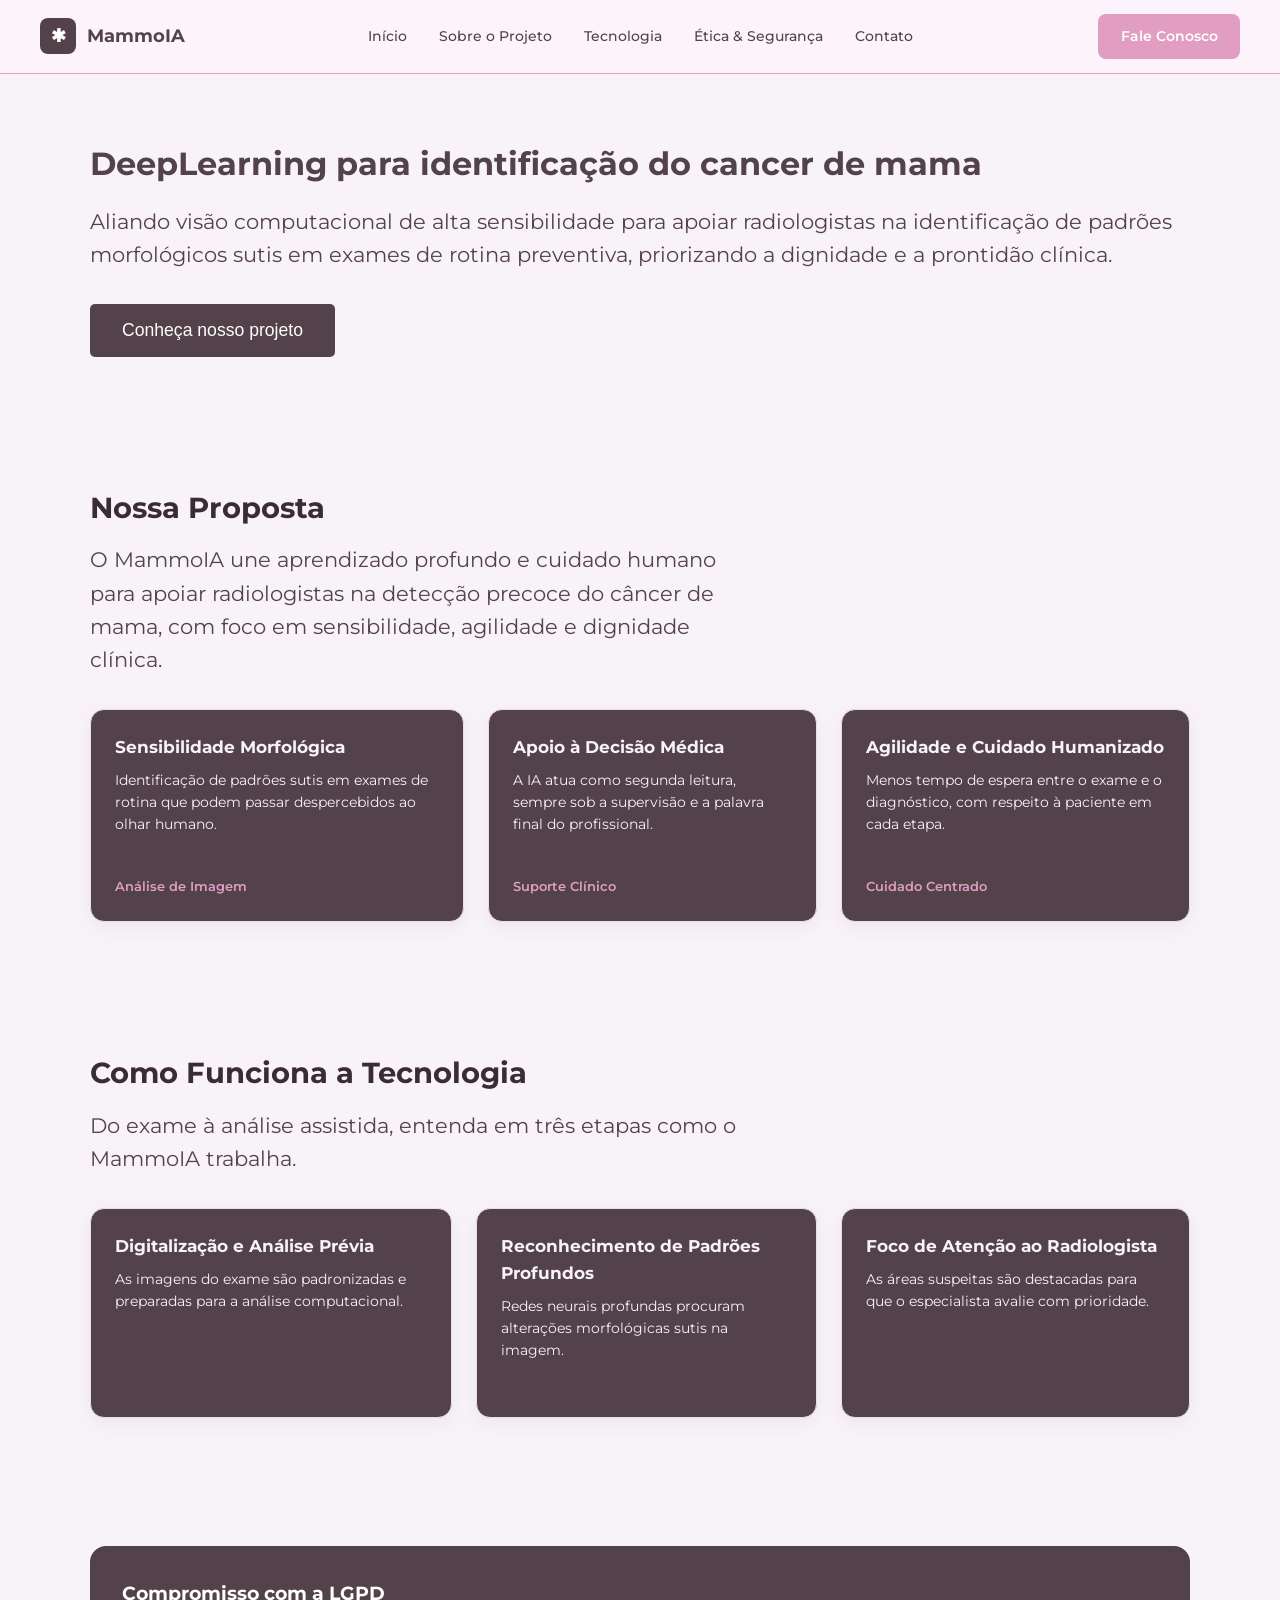
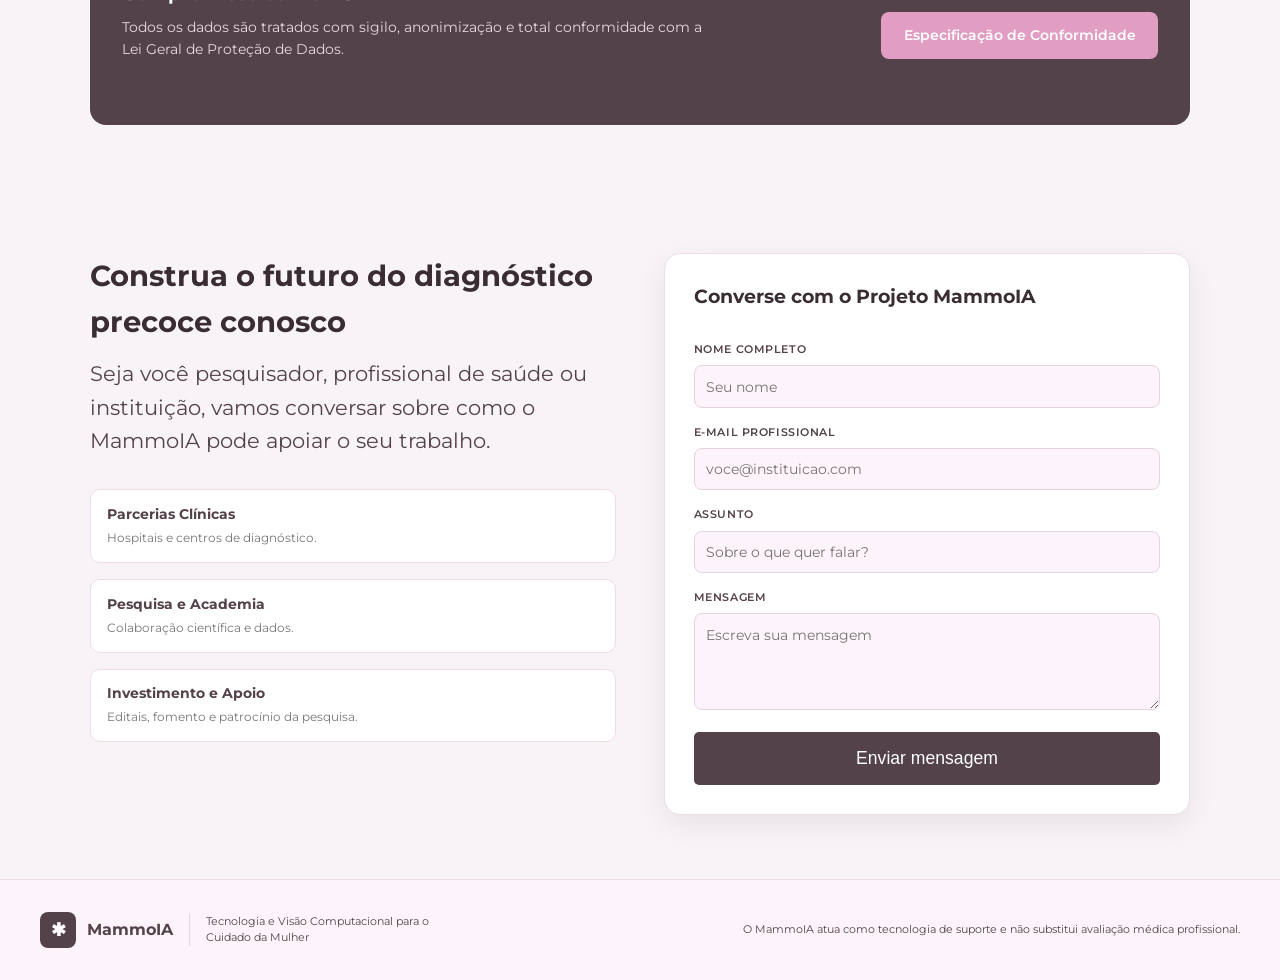
==== index.html @ 25a14807 "Atualização land page" ====
<!doctype html>
<html lang="pt-br">
  <head>
    <meta charset="UTF-8" />
    <meta name="viewport" content="width=device-width, initial-scale=1.0" />
    <link rel="stylesheet" href="style.css" />
    <link rel="preconnect" href="https://fonts.googleapis.com" />
    <link rel="preconnect" href="https://fonts.gstatic.com" crossorigin />
    <link
      href="https://fonts.googleapis.com/css2?family=Montserrat:ital,wght@0,100..900;1,100..900&display=swap"
      rel="stylesheet"
    />
    <title>MammoIA</title>
  </head>
  <body>
    <header class="header">
      <div class="nav">
        <a href="#home" class="logo">
          <span class="logo-icone">✱</span>
          MammoIA
        </a>

        <nav class="menu">
          <a href="#home">Início</a>
          <a href="#sobre">Sobre o Projeto</a>
          <a href="#tecnologia">Tecnologia</a>
          <a href="#etica">Ética &amp; Segurança</a>
          <a href="#contato">Contato</a>
        </nav>

        <a href="#contato" class="btn-header">Fale Conosco</a>
      </div>
    </header>

    <section class="secao" id="home">
      <div class="secao-inner">
        <h1>DeepLearning para identificação do cancer de mama</h1>
        <p>
          Aliando visão computacional de alta sensibilidade para apoiar
          radiologistas na identificação de padrões morfológicos sutis em exames
          de rotina preventiva, priorizando a dignidade e a prontidão clínica.
        </p>
        <button class="btn-primary">Conheça nosso projeto</button>
      </div>
    </section>

    <section class="secao" id="sobre">
      <div class="secao-inner">
        <h2>Nossa Proposta</h2>
        <p class="secao-texto">
          O MammoIA une aprendizado profundo e cuidado humano para apoiar
          radiologistas na detecção precoce do câncer de mama, com foco em
          sensibilidade, agilidade e dignidade clínica.
        </p>

        <div class="cards">
          <article class="card-info">
            <h3>Sensibilidade Morfológica</h3>
            <p>
              Identificação de padrões sutis em exames de rotina que podem
              passar despercebidos ao olhar humano.
            </p>
            <a href="#tecnologia" class="card-link">Análise de Imagem</a>
          </article>

          <article class="card-info">
            <h3>Apoio à Decisão Médica</h3>
            <p>
              A IA atua como segunda leitura, sempre sob a supervisão e a
              palavra final do profissional.
            </p>
            <a href="#tecnologia" class="card-link">Suporte Clínico</a>
          </article>

          <article class="card-info">
            <h3>Agilidade e Cuidado Humanizado</h3>
            <p>
              Menos tempo de espera entre o exame e o diagnóstico, com respeito
              à paciente em cada etapa.
            </p>
            <a href="#etica" class="card-link">Cuidado Centrado</a>
          </article>
        </div>
      </div>
    </section>

    <section class="secao" id="tecnologia">
      <div class="secao-inner">
        <h2>Como Funciona a Tecnologia</h2>
        <p class="secao-texto">
          Do exame à análise assistida, entenda em três etapas como o MammoIA
          trabalha.
        </p>

        <div class="cards esquerda">
          <article class="card-info">
            <h3>Digitalização e Análise Prévia</h3>
            <p>
              As imagens do exame são padronizadas e preparadas para a análise
              computacional.
            </p>
          </article>

          <article class="card-info">
            <h3>Reconhecimento de Padrões Profundos</h3>
            <p>
              Redes neurais profundas procuram alterações morfológicas sutis na
              imagem.
            </p>
          </article>

          <article class="card-info">
            <h3>Foco de Atenção ao Radiologista</h3>
            <p>
              As áreas suspeitas são destacadas para que o especialista avalie
              com prioridade.
            </p>
          </article>
        </div>
      </div>
    </section>

    <section class="secao" id="etica">
      <div class="secao-inner">
        <div class="banner-etica">
          <div>
            <h3>Compromisso com a LGPD</h3>
            <p>
              Todos os dados são tratados com sigilo, anonimização e total
              conformidade com a Lei Geral de Proteção de Dados.
            </p>
          </div>
          <a href="#contato" class="btn-rosa">Especificação de Conformidade</a>
        </div>
      </div>
    </section>

    <!-- CONTATO -->
    <section class="secao" id="contato">
      <div class="secao-inner contato-grid">
        <div>
          <h2>Construa o futuro do diagnóstico precoce conosco</h2>
          <p class="secao-texto">
            Seja você pesquisador, profissional de saúde ou instituição, vamos
            conversar sobre como o MammoIA pode apoiar o seu trabalho.
          </p>

          <ul class="contato-lista">
            <li>
              <strong>Parcerias Clínicas</strong><br /><small
                >Hospitais e centros de diagnóstico.</small
              >
            </li>
            <li>
              <strong>Pesquisa e Academia</strong><br /><small
                >Colaboração científica e dados.</small
              >
            </li>
            <li>
              <strong>Investimento e Apoio</strong><br /><small
                >Editais, fomento e patrocínio da pesquisa.</small
              >
            </li>
          </ul>
        </div>

        <form class="form-card">
          <h3>Converse com o Projeto MammoIA</h3>

          <label for="nome">Nome completo</label>
          <input type="text" id="nome" placeholder="Seu nome" />

          <label for="email">E-mail profissional</label>
          <input type="email" id="email" placeholder="voce@instituicao.com" />

          <label for="assunto">Assunto</label>
          <input
            type="text"
            id="assunto"
            placeholder="Sobre o que quer falar?"
          />

          <label for="msg">Mensagem</label>
          <textarea
            id="msg"
            rows="4"
            placeholder="Escreva sua mensagem"
          ></textarea>

          <button type="submit" class="btn-primary">Enviar mensagem</button>
        </form>
      </div>
    </section>

    <footer class="footer">
      <div class="footer-inner">
        <div class="footer-marca">
          <a href="#home" class="logo footer-logo">
            <span class="logo-icone">✱</span>
            MammoIA
          </a>
          <p class="footer-slogan">
            Tecnologia e Visão Computacional para o Cuidado da Mulher
          </p>
        </div>

        <p class="footer-aviso">
          O MammoIA atua como tecnologia de suporte e não substitui avaliação
          médica profissional.
        </p>
      </div>
    </footer>
  </body>
</html>
---- style.css ----
* {
  margin: 0;
  padding: 0;
  box-sizing: border-box;
}

body {
  font-family: Montserrat;
  line-height: 1.6;
  color: #f8f3f6;
  background-color: #f8f3f6;
}

.container {
  margin: 0;
  padding: 0;
  max-width: 1200px;
}

.header {
  background-color: #fcf4fa;
  position: sticky;
  top: 0;
  z-index: 100;
  padding: 0.9rem 2rem;
  border-bottom: 1px solid #e19dc2;
}

.nav {
  max-width: 1200px;
  margin: 0 auto;
  display: grid;
  grid-template-columns: 1fr auto 1fr;
  align-items: center;
}

.logo {
  display: flex;
  align-items: center;
  gap: 0.7rem;
  font-weight: 700;
  font-size: 1.1rem;
  color: #54424b;
  text-decoration: none;
  justify-self: start;
}

.logo-icone {
  width: 36px;
  height: 36px;
  background-color: #54424b;
  color: white;
  border-radius: 8px;
  display: flex;
  align-items: center;
  justify-content: center;
  font-size: 1.1rem;
}

.menu {
  display: flex;
  gap: 2rem;
}

.menu a {
  color: #54424b;
  text-decoration: none;
  font-size: 0.85rem;
  font-weight: 500;
  transition: color 0.3s;
}

.menu a:hover {
  color: #c0558c;
}

.btn-header {
  justify-self: end;
  background-color: #e19dc2;
  color: white;
  text-decoration: none;
  font-size: 0.85rem;
  font-weight: 600;
  padding: 0.7rem 1.4rem;
  border-radius: 8px;
  transition: background-color 0.3s;
}

.btn-header:hover {
  background-color: #d87ba8;
}

.secao {
  padding: 4rem 2rem;
  color: #54424b;
}

.secao h1 {
  font-size: 2rem;
  margin-bottom: 1rem;
}
.secao p {
  font-size: 1.3rem;
  margin-bottom: 2rem;
  flex-wrap: wrap;
}
.btn-primary {
  background-color: #54424b;
  color: white;
  padding: 1rem 2rem;
  border: none;
  border-radius: 5px;
  font-size: 1.1rem;
  cursor: pointer;
  transition: background-color 0.5s;
}
.btn-primary:hover {
  background-color: #e19dc2;
}

.secao-inner {
  max-width: 1100px;
  margin: 0 auto;
}

.secao-inner.centro {
  text-align: center;
}
.secao h2 {
  font-size: 1.8rem;
  color: #3a2c33;
  margin-bottom: 0.8rem;
}
.secao-texto {
  max-width: 650px;
  font-size: 0.95rem;
  margin-bottom: 2rem;
}
.centro .secao-texto {
  margin-left: auto;
  margin-right: auto;
}

.cards {
  display: flex;
  flex-direction: row;
  grid-template-columns: repeat(3, 1fr);
  gap: 1.5rem;
  color: #f8f3f6;
}
.cards.esquerda {
  text-align: left;
  flex-direction: colum;
}
.card-info {
  background: #54424b;
  border: 1px solid #f0dce8;
  border-radius: 14px;
  padding: 1.5rem;
  box-shadow: 0 6px 20px rgba(0, 0, 0, 0.05);
  display: flex;
  flex-direction: column;
  gap: 0.6rem;
}
.card-info h3 {
  font-size: 1.05rem;
}
.card-info p {
  font-size: 0.85rem;
  flex-grow: 1;
}

.card-link {
  font-size: 0.8rem;
  font-weight: 600;
  color: #e19dc2;
  text-decoration: none;
}
.card-link:hover {
  text-decoration: underline;
}

.banner-etica {
  background-color: #54424b;
  color: white;
  border-radius: 16px;
  padding: 2rem;
  display: flex;
  align-items: center;
  justify-content: space-between;
  gap: 2rem;
}
.banner-etica h3 {
  font-size: 1.2rem;
  margin-bottom: 0.5rem;
}
.banner-etica p {
  font-size: 0.85rem;
  color: #e8d8e0;
  max-width: 600px;
}
.btn-rosa {
  background-color: #e19dc2;
  color: white;
  text-decoration: none;
  font-size: 0.85rem;
  font-weight: 600;
  padding: 0.8rem 1.4rem;
  border-radius: 8px;
  white-space: nowrap;
  transition: background-color 0.3s;
}
.btn-rosa:hover {
  background-color: #d87ba8;
}

/* ===== Contato ===== */
.contato-grid {
  display: grid;
  grid-template-columns: 1fr 1fr;
  gap: 3rem;
  align-items: start;
}
.contato-lista {
  list-style: none;
  display: flex;
  flex-direction: column;
  gap: 1rem;
}
.contato-lista li {
  background: white;
  border: 1px solid #f0dce8;
  border-radius: 10px;
  padding: 0.8rem 1rem;
  font-size: 0.9rem;
}
.contato-lista small {
  color: #777;
}

.form-card {
  background: white;
  border: 1px solid #f0dce8;
  border-radius: 16px;
  padding: 1.8rem;
  box-shadow: 0 10px 30px rgba(0, 0, 0, 0.07);
  display: flex;
  flex-direction: column;
  gap: 0.4rem;
}
.form-card h3 {
  margin-bottom: 0.8rem;
  color: #3a2c33;
}
.form-card label {
  font-size: 0.7rem;
  font-weight: 600;
  text-transform: uppercase;
  letter-spacing: 0.05em;
  margin-top: 0.6rem;
}
.form-card input,
.form-card textarea {
  font-family: inherit;
  font-size: 0.9rem;
  padding: 0.7rem;
  border: 1px solid #e5d3dd;
  border-radius: 8px;
  background: #fcf4fa;
  color: #f8f3f6;
  resize: vertical;
}
.form-card input:focus,
.form-card textarea:focus {
  outline: 2px solid #e19dc2;
}
.form-card .btn-primary {
  margin-top: 1rem;
}

.footer {
  background-color: #fcf4fa;
  border-top: 1px solid #f0dce8;
  padding: 2rem;
}

.footer-inner {
  max-width: 1200px;
  margin: 0 auto;
  display: flex;
  justify-content: space-between;
  align-items: center;
  gap: 2rem;
}

/* Bloco esquerdo: logo + linha + slogan */
.footer-marca {
  display: flex;
  align-items: center;
  gap: 1rem;
}

.footer-logo {
  font-size: 1rem;
}

.footer-slogan {
  max-width: 280px;
  font-size: 0.7rem;
  line-height: 1.4;
  color: #54424b;
  padding-left: 1rem;
  border-left: 1px solid #e5d3dd;
}

.footer-aviso {
  max-width: 520px;
  font-size: 0.7rem;
  line-height: 1.4;
  color: #54424b;
  text-align: right;
}

@media (max-width: 800px) {
  .footer-inner,
  .footer-marca {
    flex-direction: column;
    align-items: flex-start;
  }
  .footer-aviso {
    text-align: left;
  }
}
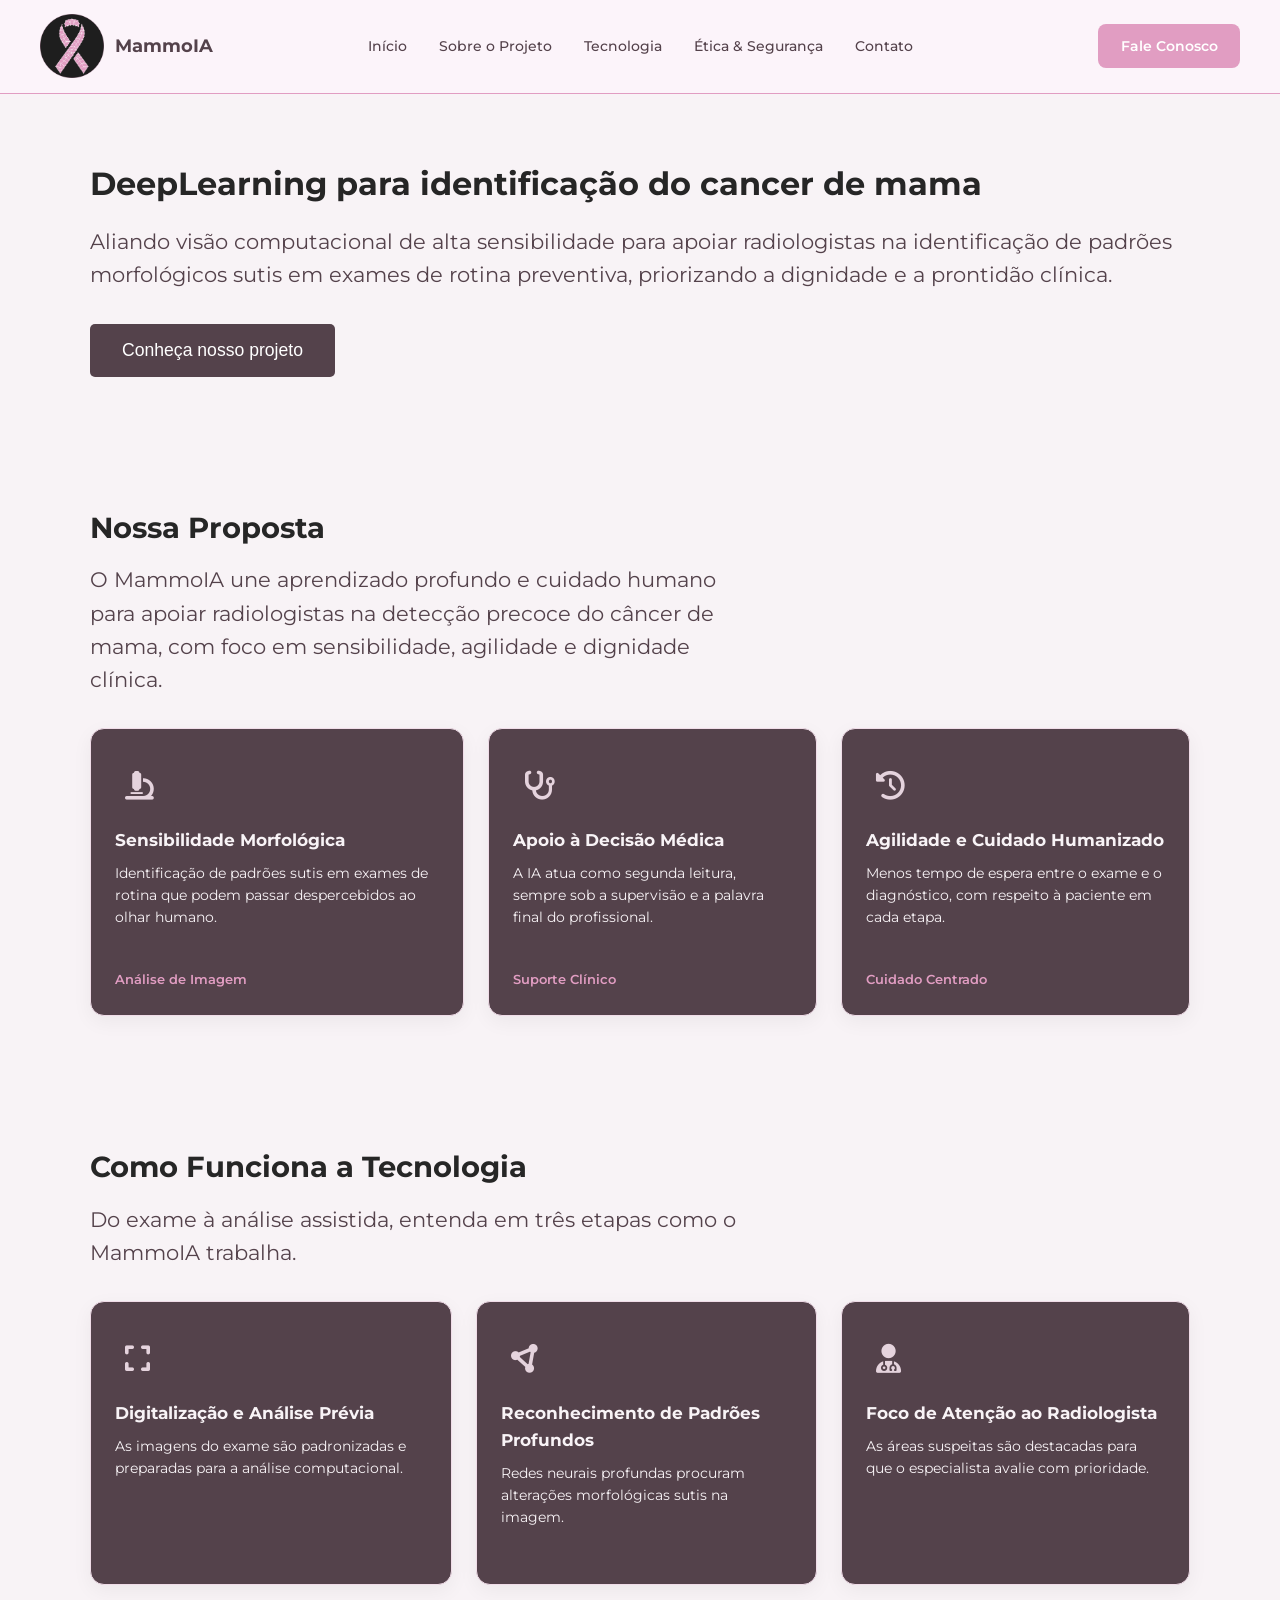
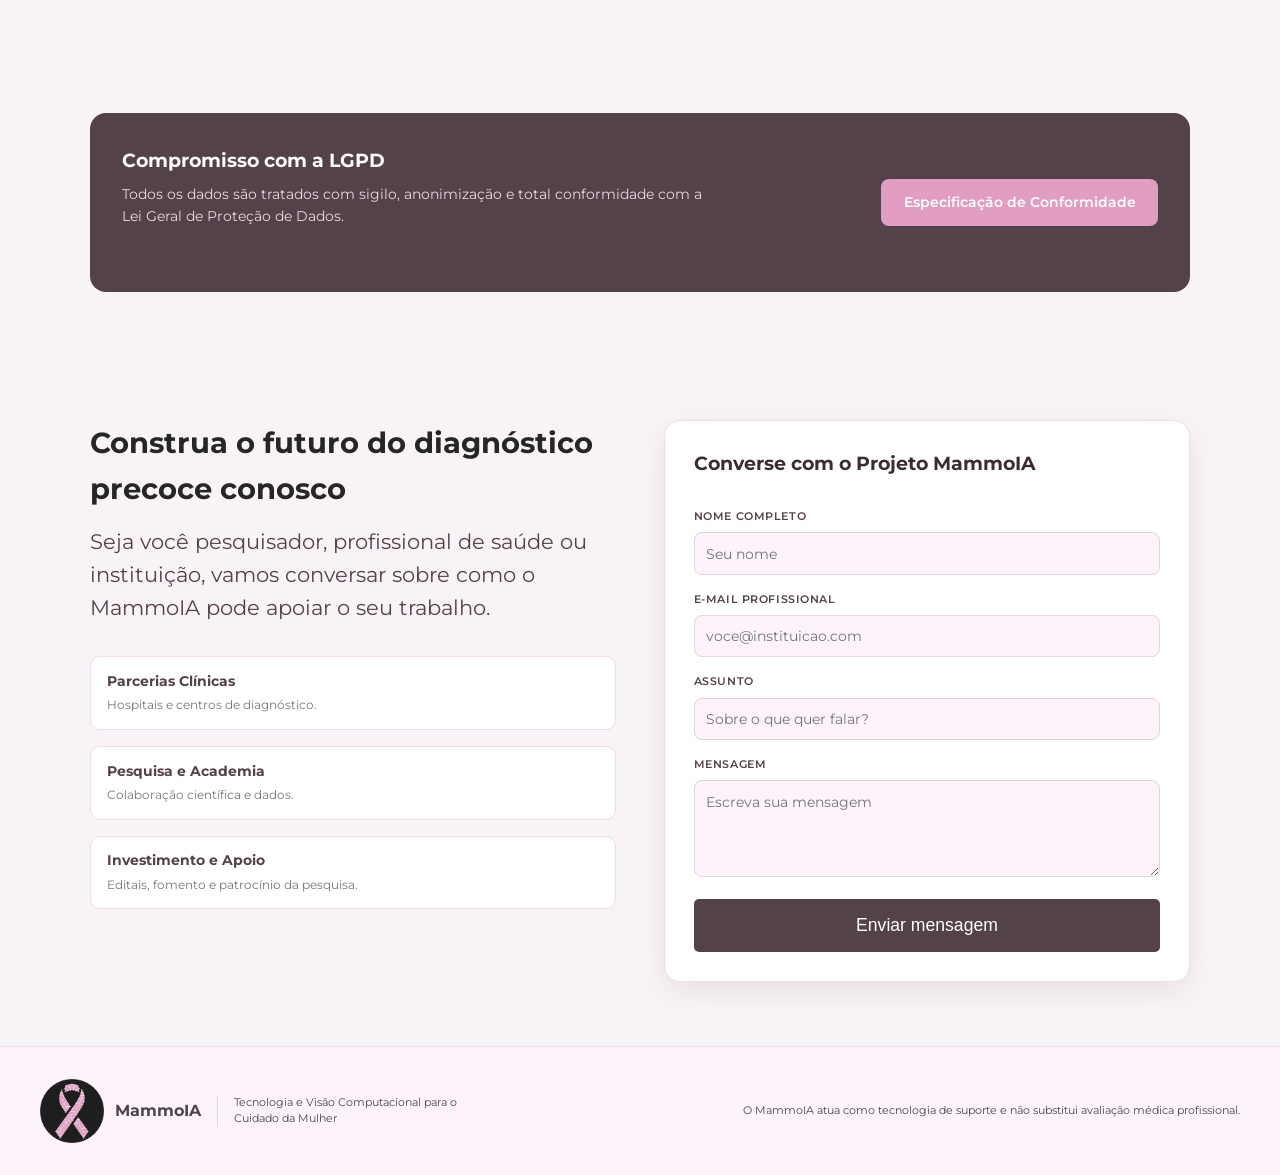
==== commit bca9244e: "Adição de icones na land page" ====
--- a/index.html
+++ b/index.html
@@ -10,13 +10,14 @@
       href="https://fonts.googleapis.com/css2?family=Montserrat:ital,wght@0,100..900;1,100..900&display=swap"
       rel="stylesheet"
     />
+    <link rel="stylesheet" href="https://cdnjs.cloudflare.com/ajax/libs/font-awesome/6.5.1/css/all.min.css">
     <title>MammoIA</title>
   </head>
   <body>
     <header class="header">
       <div class="nav">
         <a href="#home" class="logo">
-          <span class="logo-icone">✱</span>
+          <img class="logom" src="/Group 1 (1).png" alt="Logo MammoIA">
           MammoIA
         </a>
 
@@ -55,6 +56,11 @@
 
         <div class="cards">
           <article class="card-info">
+            <div class="simbolo">
+              <h2>
+                <i class="fa-solid fa-microscope"></i>
+              </h2>
+            </div>
             <h3>Sensibilidade Morfológica</h3>
             <p>
               Identificação de padrões sutis em exames de rotina que podem
@@ -64,6 +70,11 @@
           </article>
 
           <article class="card-info">
+            <div class="simbolo">
+              <h2>
+                <i class="fa-solid fa-stethoscope"></i>
+              </h2>
+            </div>
             <h3>Apoio à Decisão Médica</h3>
             <p>
               A IA atua como segunda leitura, sempre sob a supervisão e a
@@ -73,6 +84,11 @@
           </article>
 
           <article class="card-info">
+            <div class="simbolo">
+              <h2>
+                <i class="fa-solid fa-clock-rotate-left"></i>
+              </h2>
+            </div>
             <h3>Agilidade e Cuidado Humanizado</h3>
             <p>
               Menos tempo de espera entre o exame e o diagnóstico, com respeito
@@ -94,6 +110,11 @@
 
         <div class="cards esquerda">
           <article class="card-info">
+            <div class="simbolo">
+              <h2>
+                <i class="fa-solid fa-expand"></i>
+              </h2>
+            </div>
             <h3>Digitalização e Análise Prévia</h3>
             <p>
               As imagens do exame são padronizadas e preparadas para a análise
@@ -102,6 +123,11 @@
           </article>
 
           <article class="card-info">
+            <div class="simbolo">
+              <h2>
+                <i class="fa-solid fa-circle-nodes"></i>
+              </h2>
+            </div>
             <h3>Reconhecimento de Padrões Profundos</h3>
             <p>
               Redes neurais profundas procuram alterações morfológicas sutis na
@@ -110,6 +136,11 @@
           </article>
 
           <article class="card-info">
+            <div class="simbolo">
+              <h2>
+                <i class="fa-solid fa-user-doctor"></i>
+              </h2>
+            </div>
             <h3>Foco de Atenção ao Radiologista</h3>
             <p>
               As áreas suspeitas são destacadas para que o especialista avalie
@@ -196,7 +227,7 @@
       <div class="footer-inner">
         <div class="footer-marca">
           <a href="#home" class="logo footer-logo">
-            <span class="logo-icone">✱</span>
+            <img class="logom" src="/Group 1 (1).png" alt="Logo MammoIA">
             MammoIA
           </a>
           <p class="footer-slogan">
--- a/style.css
+++ b/style.css
@@ -57,6 +57,10 @@
   font-size: 1.1rem;
 }
 
+.logom {
+  height: 4rem;
+}
+
 .menu {
   display: flex;
   gap: 2rem;
@@ -98,6 +102,7 @@
 .secao h1 {
   font-size: 2rem;
   margin-bottom: 1rem;
+  color: #262626;
 }
 .secao p {
   font-size: 1.3rem;
@@ -126,9 +131,9 @@
 .secao-inner.centro {
   text-align: center;
 }
-.secao h2 {
+h2 {
   font-size: 1.8rem;
-  color: #3a2c33;
+  color: #262626;
   margin-bottom: 0.8rem;
 }
 .secao-texto {
@@ -139,6 +144,16 @@
 .centro .secao-texto {
   margin-left: auto;
   margin-right: auto;
+}
+
+.simbolo {
+  border-radius: 4px;
+  max-width: 3rem;
+  padding: 10px;
+  height: 4rem;
+}
+.simbolo h2 {
+  color: #e5d3dd;
 }
 
 .cards {
